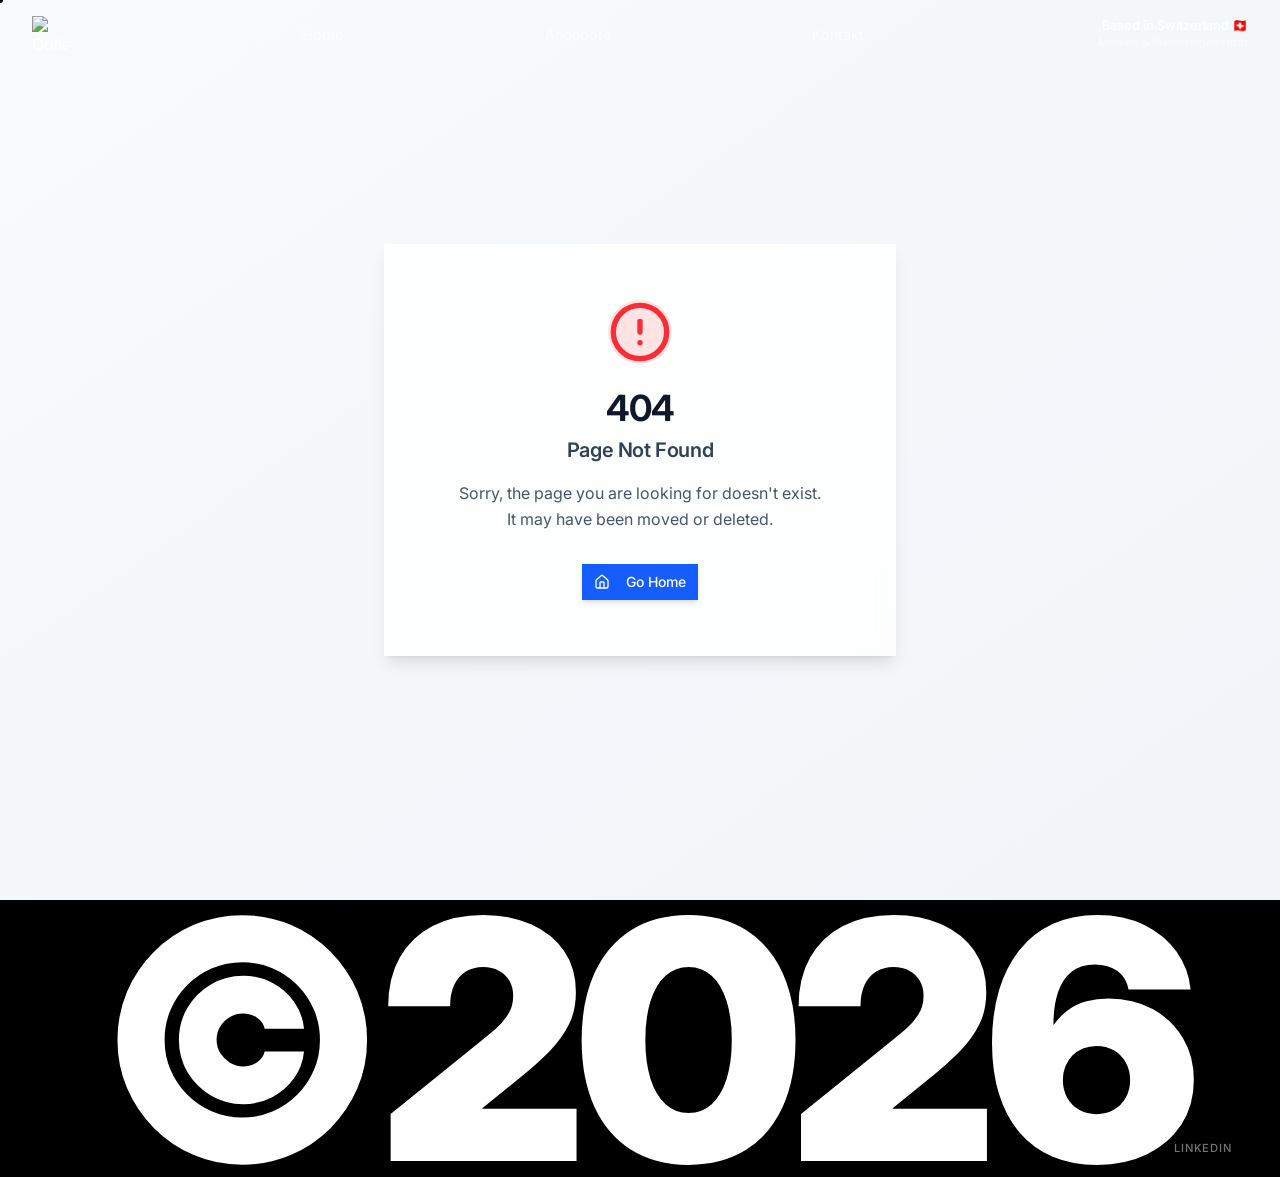
==== index.html @ a0909746 "Initial static build" ====
<!doctype html>
<html lang="de">
  <head>
    <meta charset="UTF-8" />
    <meta name="viewport" content="width=device-width, initial-scale=1.0, maximum-scale=1" />
    <title>Collective – Medien & Marketingagentur | Schweiz</title>
    <meta name="description" content="Wir arbeiten wie dein Inhouse-Team – nur extern. Nahtlos integriert, ehrlich kommunizierend und mit einem Blick fürs Ganze." />
    <meta property="og:title" content="Collective – Medien & Marketingagentur" />
    <meta property="og:description" content="Inhouse Marketing – nur extern. Based in Switzerland." />
    <meta property="og:type" content="website" />
    <!-- Inter Display via Google Fonts -->
    <link rel="preconnect" href="https://fonts.googleapis.com" />
    <link rel="preconnect" href="https://fonts.gstatic.com" crossorigin />
    <link href="https://fonts.googleapis.com/css2?family=Inter:ital,opsz,wght@0,14..32,100..900;1,14..32,100..900&display=swap" rel="stylesheet" />
    <script type="module" crossorigin src="./assets/index-CX7FQepd.js"></script>
    <link rel="stylesheet" crossorigin href="./assets/index-D7JmuS-v.css">
  </head>
  <body>
    <div id="root"></div>
    <script defer src="https://manus-analytics.com/umami" data-website-id="63adc8e7-0c46-4355-ab49-fb58417545db"></script>
  </body>
</html>
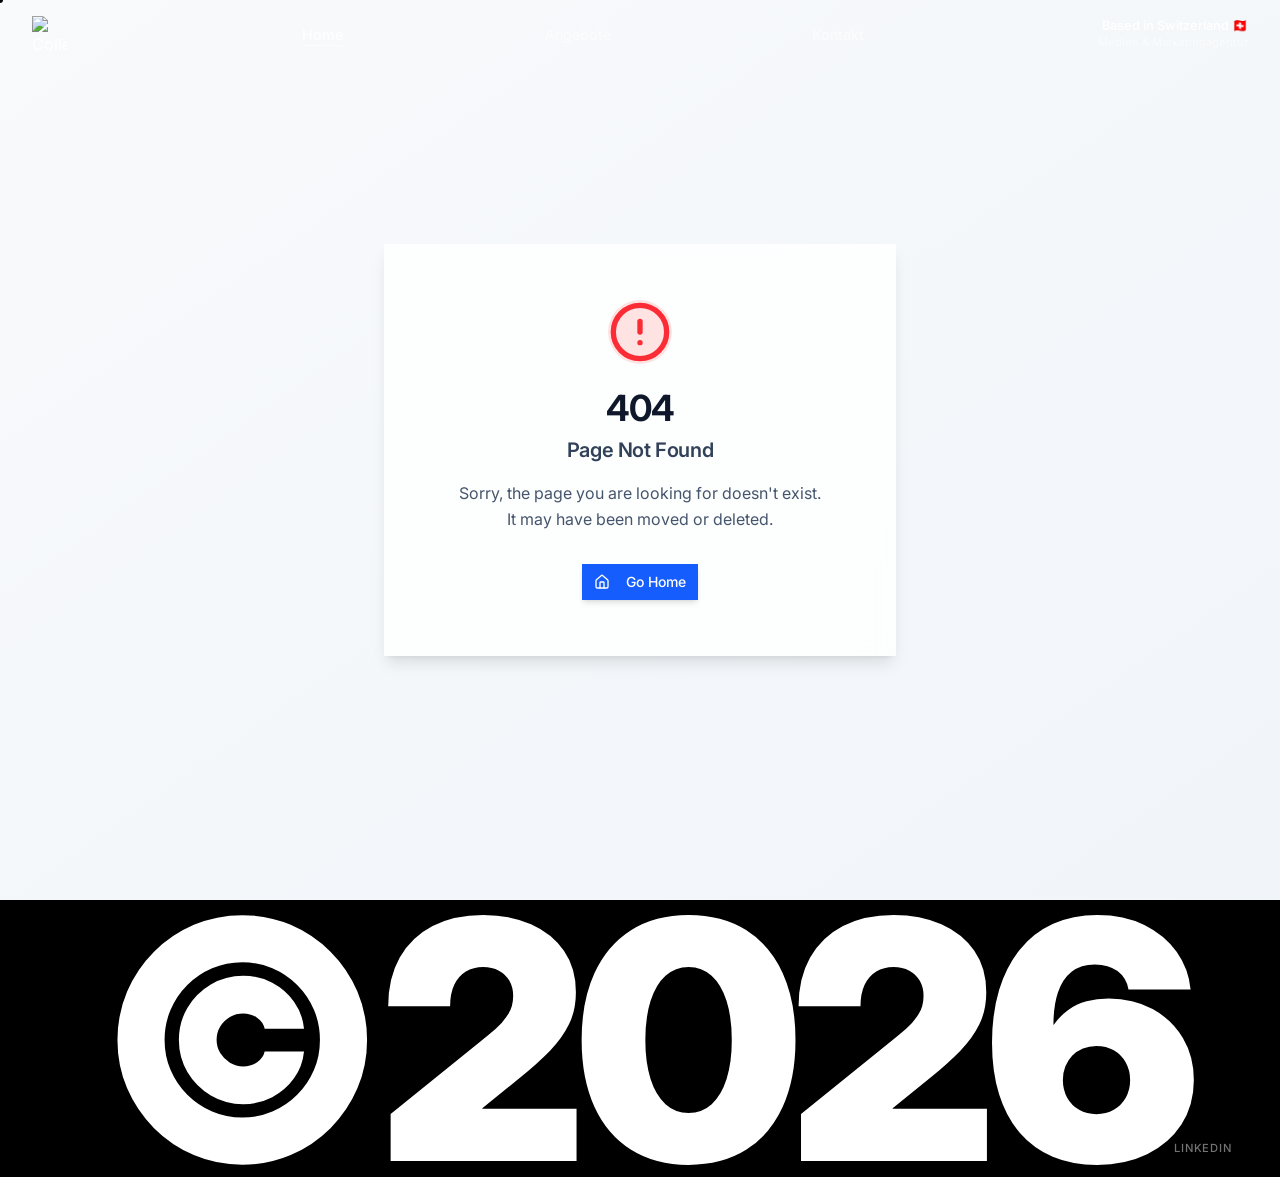
==== commit 4bc3b683: "Fix: use hash routing for GitHub Pages SPA compatibility" ====
--- a/index.html
+++ b/index.html
@@ -12,7 +12,7 @@
     <link rel="preconnect" href="https://fonts.googleapis.com" />
     <link rel="preconnect" href="https://fonts.gstatic.com" crossorigin />
     <link href="https://fonts.googleapis.com/css2?family=Inter:ital,opsz,wght@0,14..32,100..900;1,14..32,100..900&display=swap" rel="stylesheet" />
-    <script type="module" crossorigin src="./assets/index-CX7FQepd.js"></script>
+    <script type="module" crossorigin src="./assets/index-BeHKGo8o.js"></script>
     <link rel="stylesheet" crossorigin href="./assets/index-D7JmuS-v.css">
   </head>
   <body>
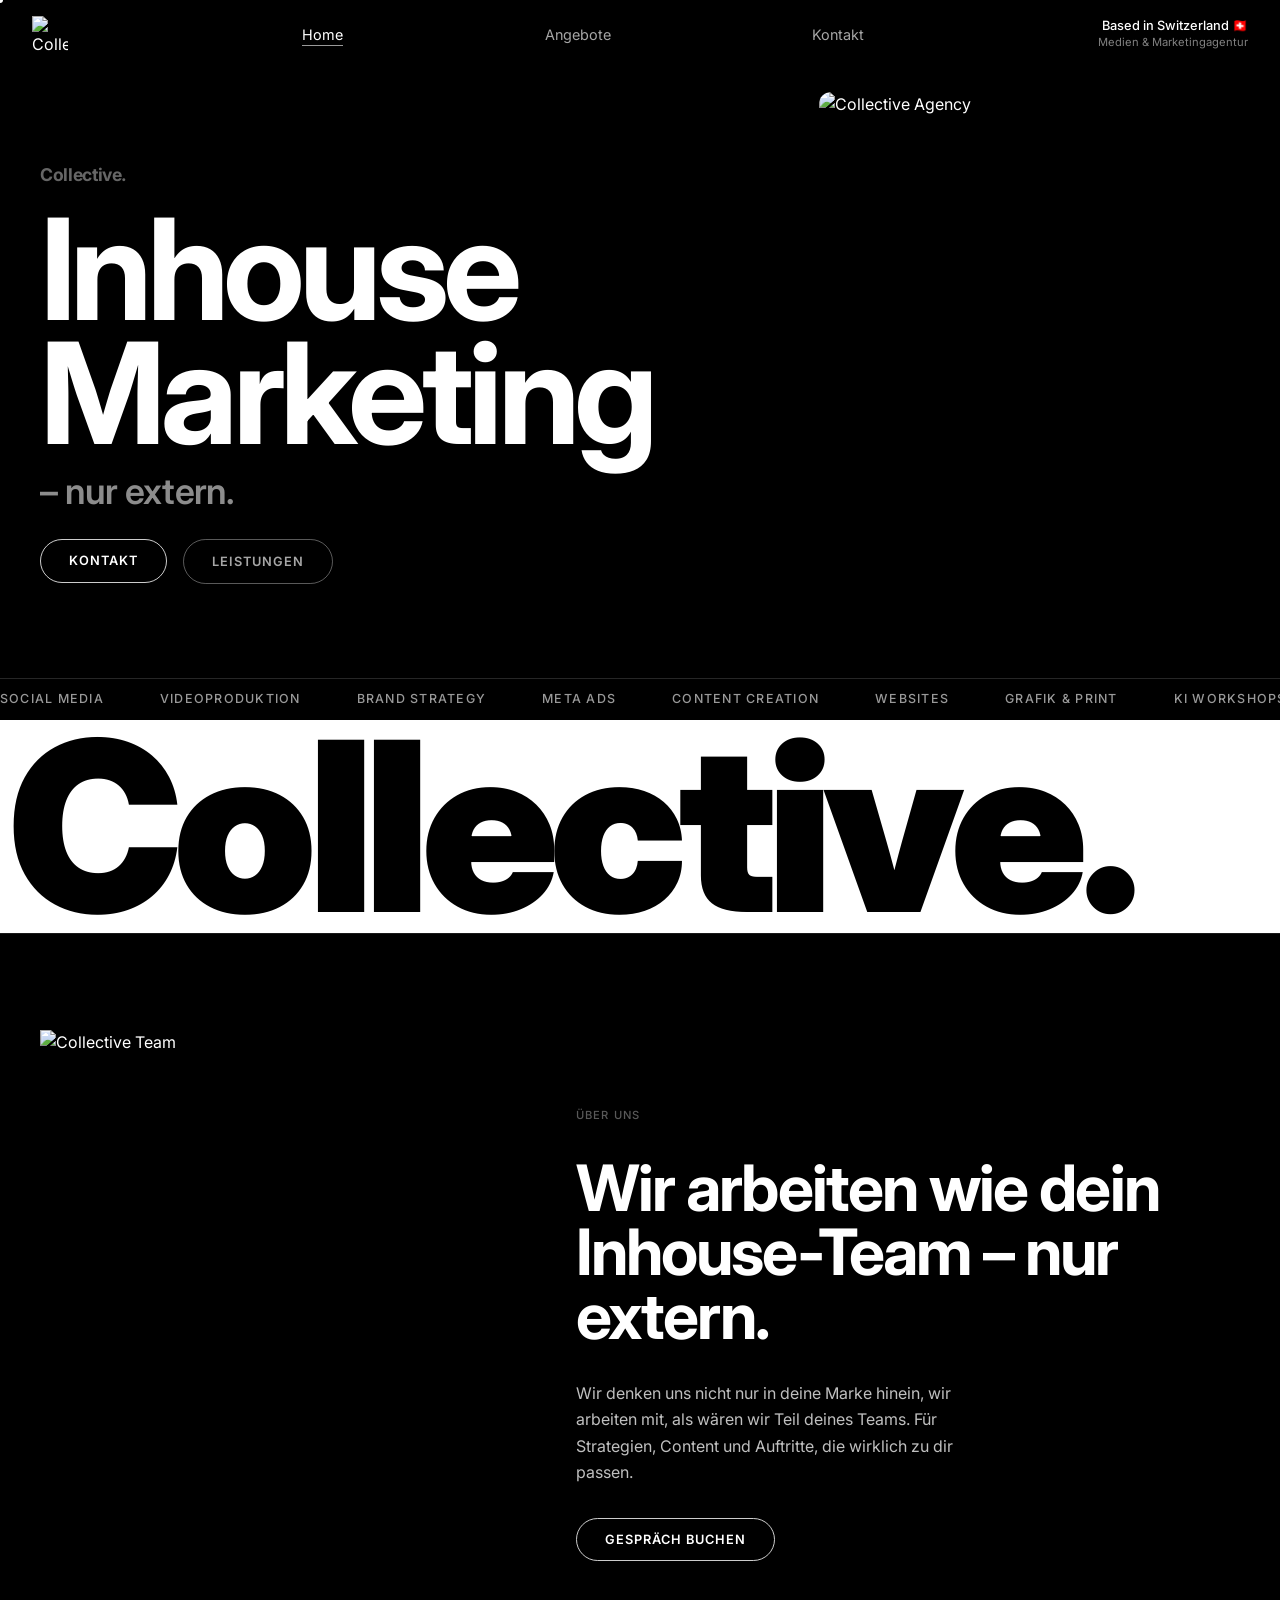
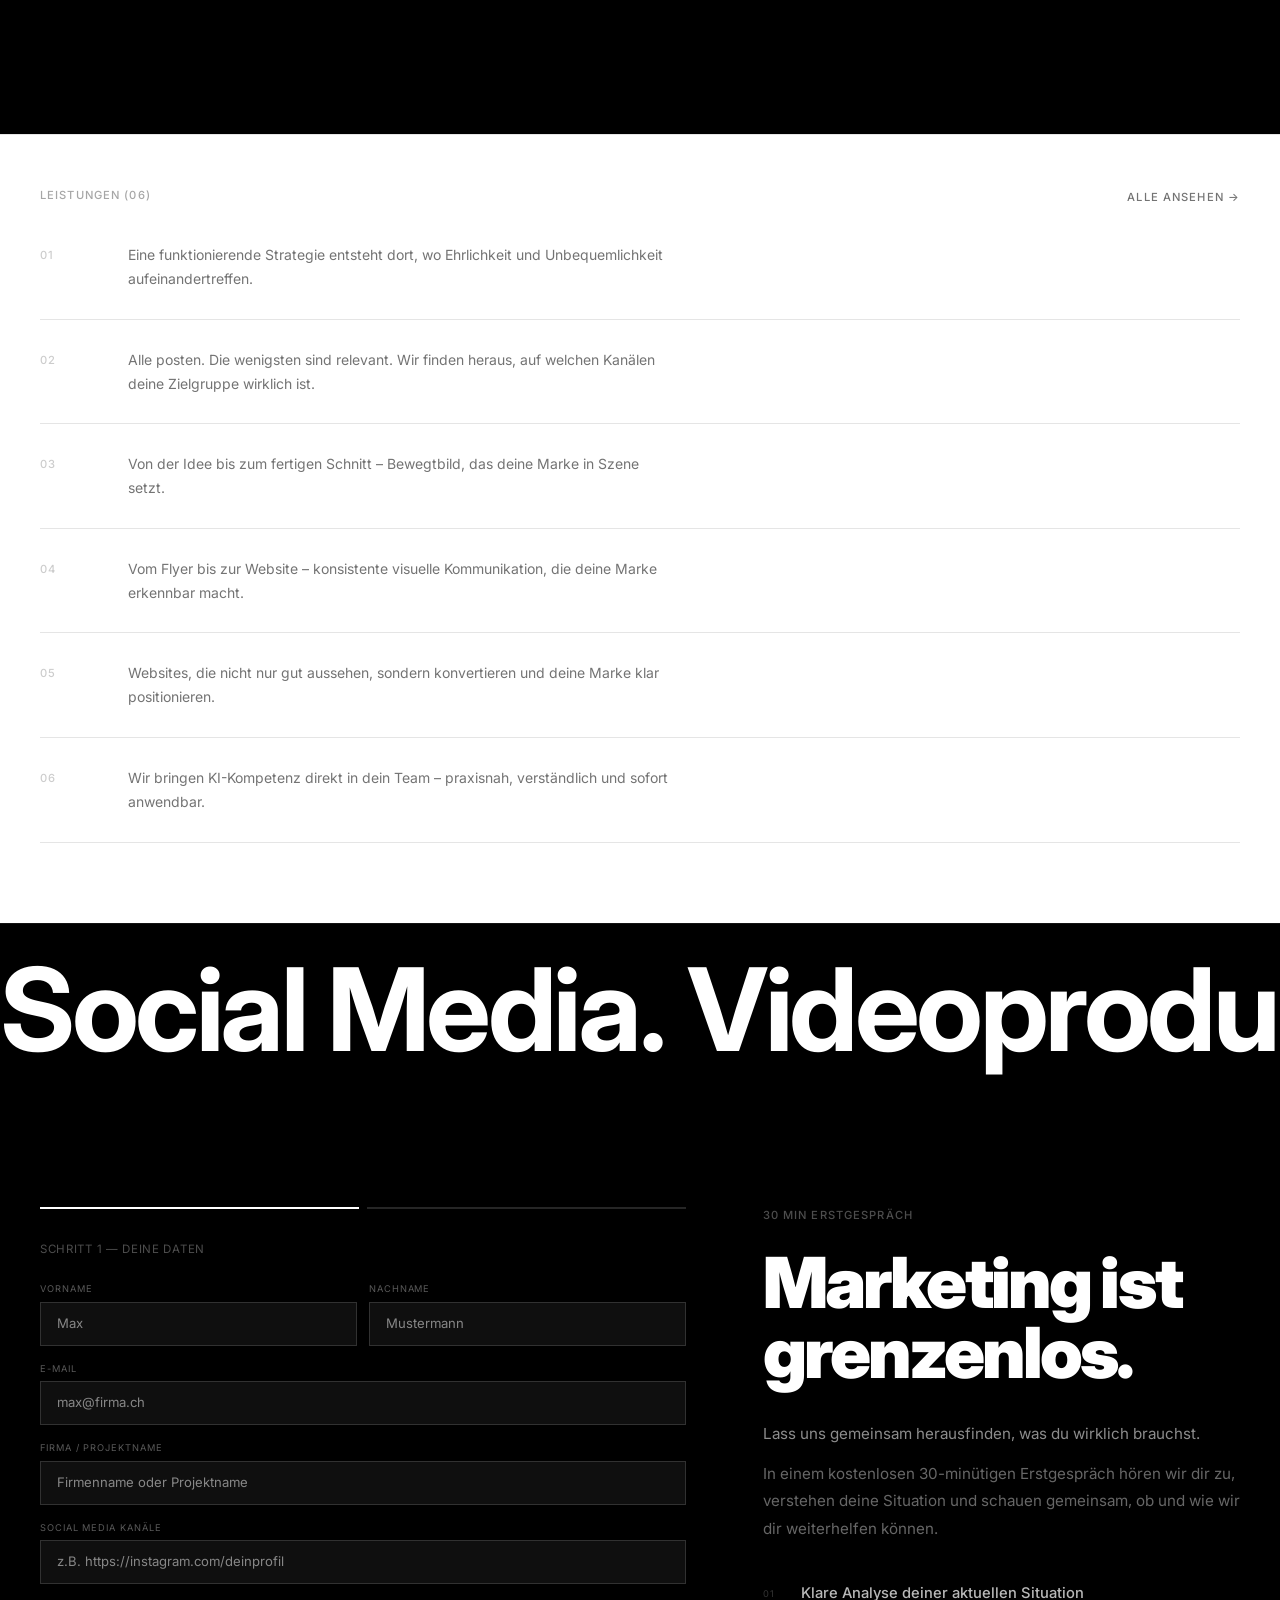
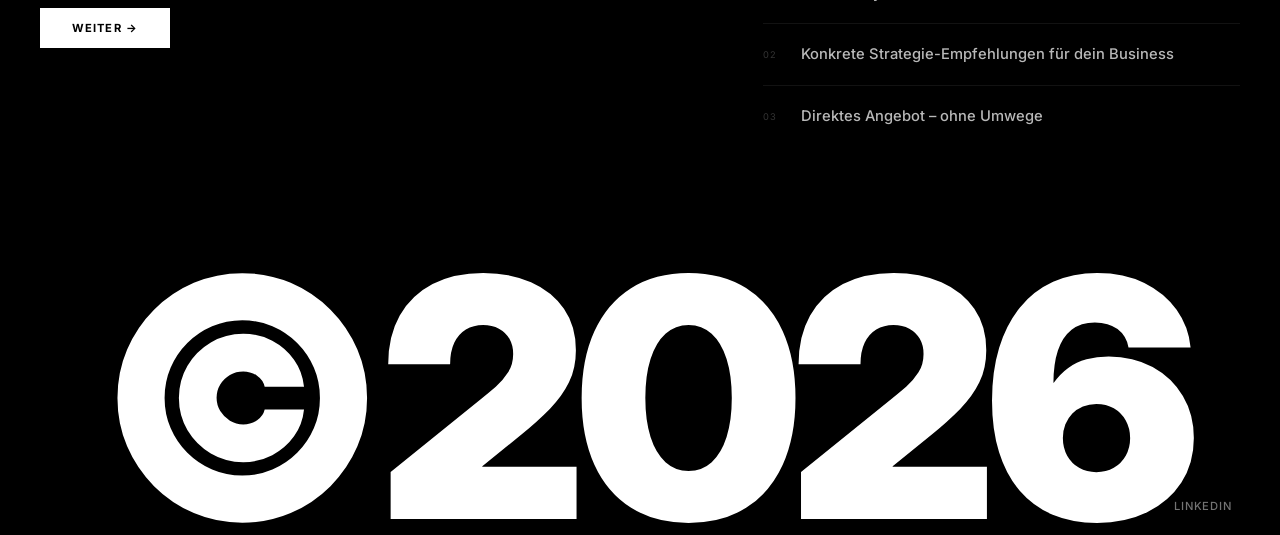
==== commit b4f227c6: "Fix: use WouterRouter with hook prop for correct hash routing" ====
--- a/index.html
+++ b/index.html
@@ -12,7 +12,7 @@
     <link rel="preconnect" href="https://fonts.googleapis.com" />
     <link rel="preconnect" href="https://fonts.gstatic.com" crossorigin />
     <link href="https://fonts.googleapis.com/css2?family=Inter:ital,opsz,wght@0,14..32,100..900;1,14..32,100..900&display=swap" rel="stylesheet" />
-    <script type="module" crossorigin src="./assets/index-BeHKGo8o.js"></script>
+    <script type="module" crossorigin src="./assets/index-BK0oJvOS.js"></script>
     <link rel="stylesheet" crossorigin href="./assets/index-D7JmuS-v.css">
   </head>
   <body>
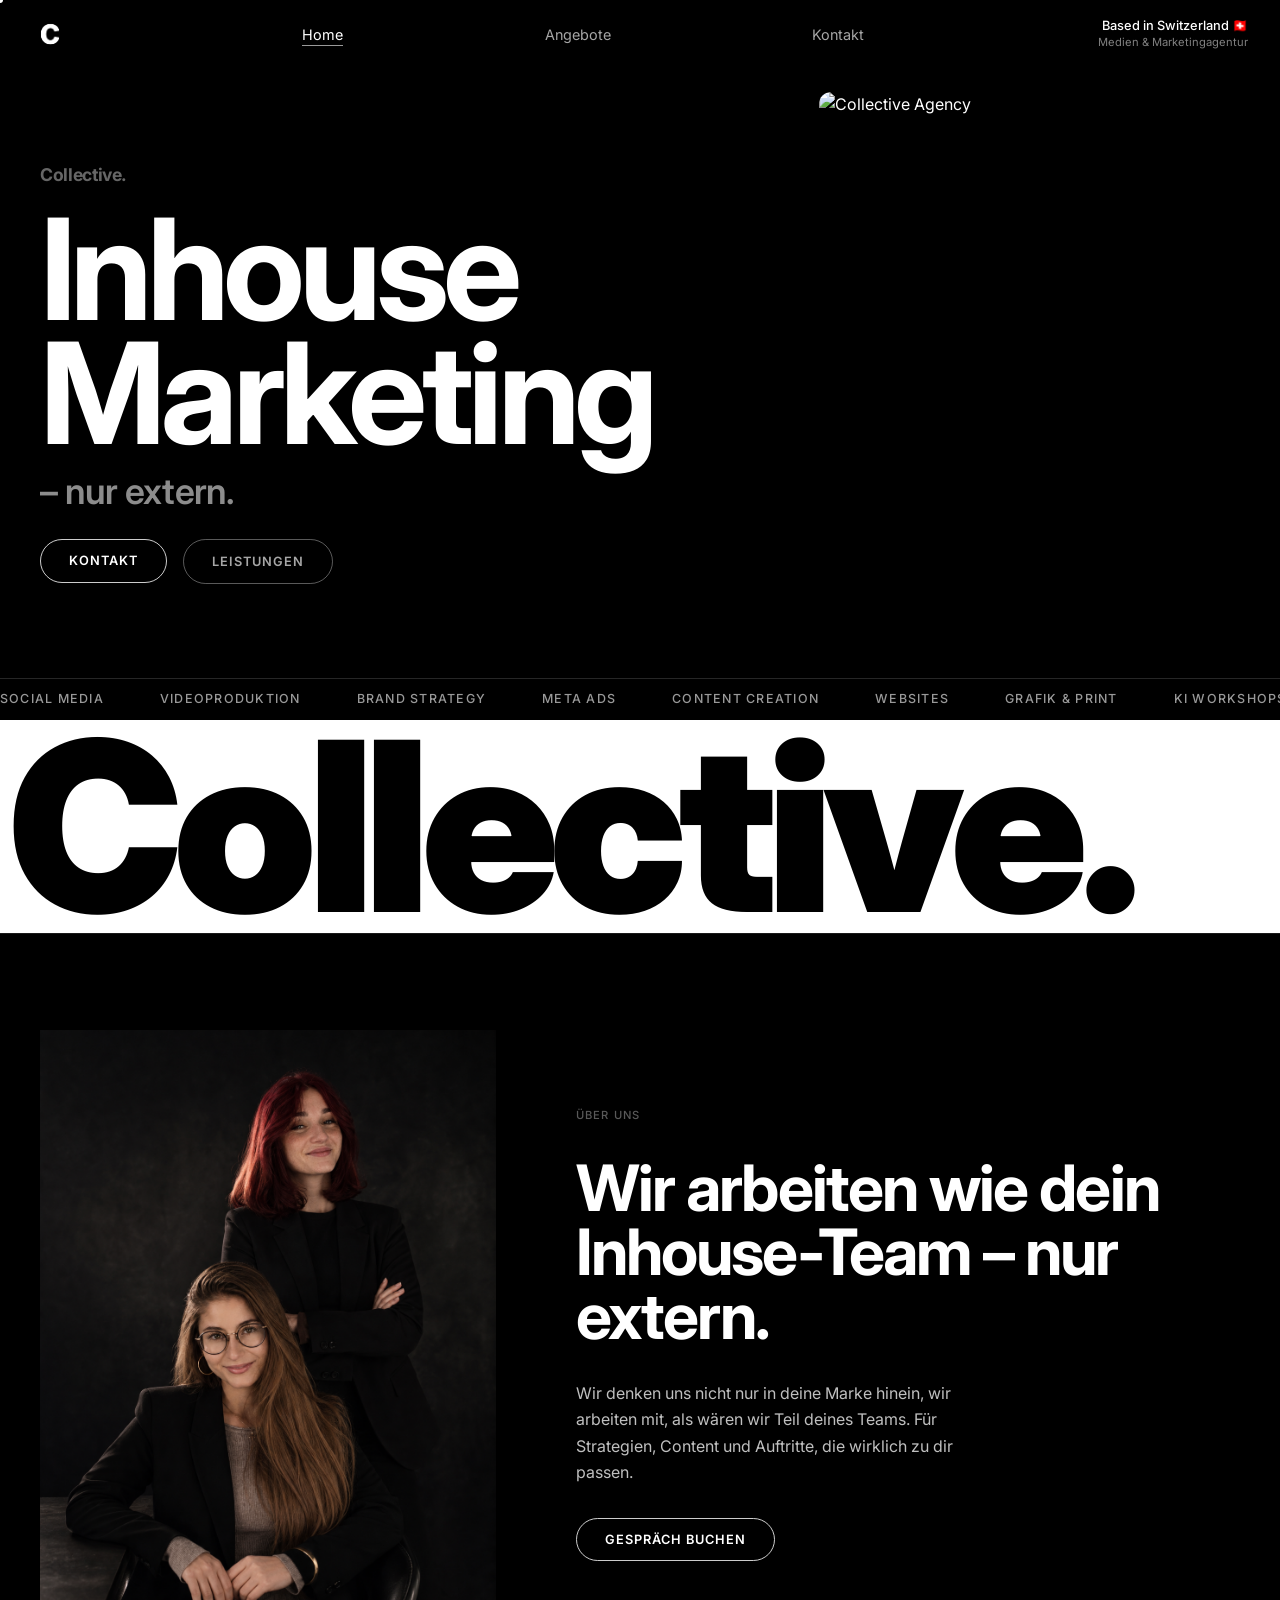
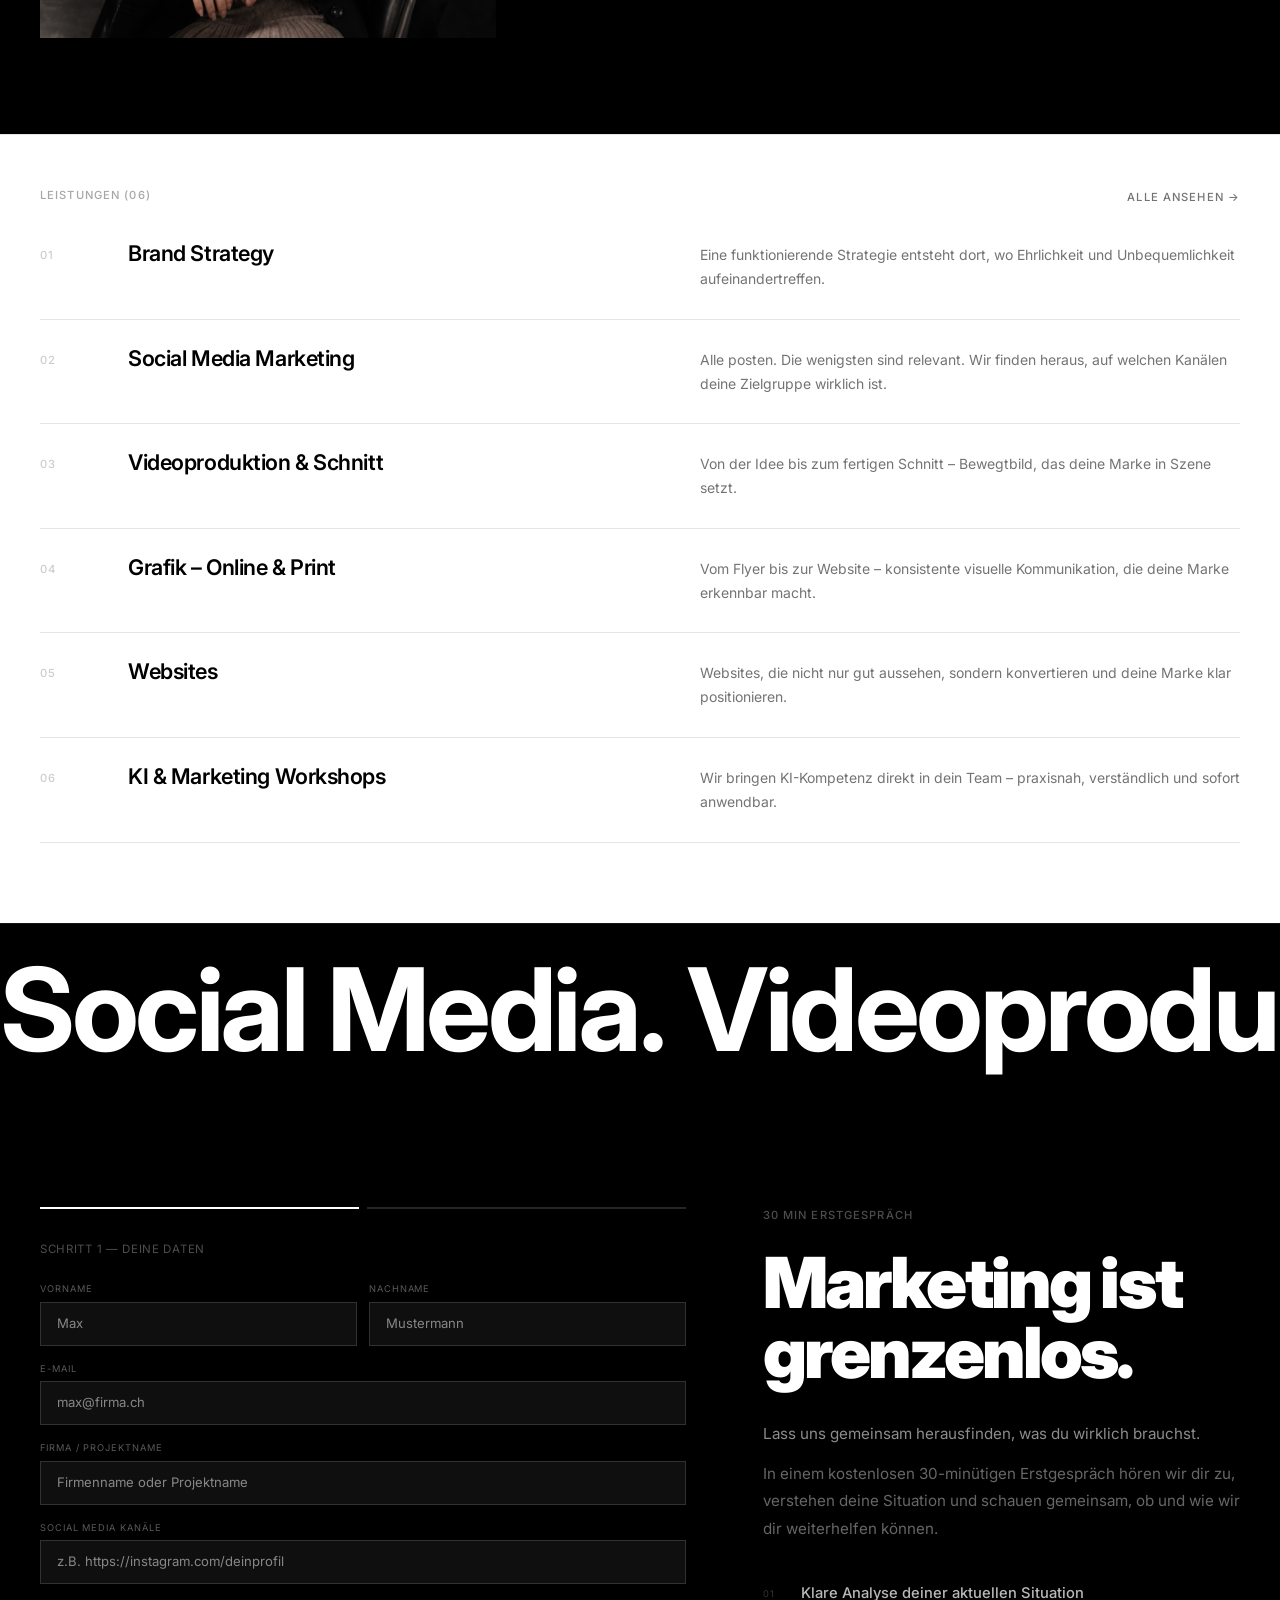
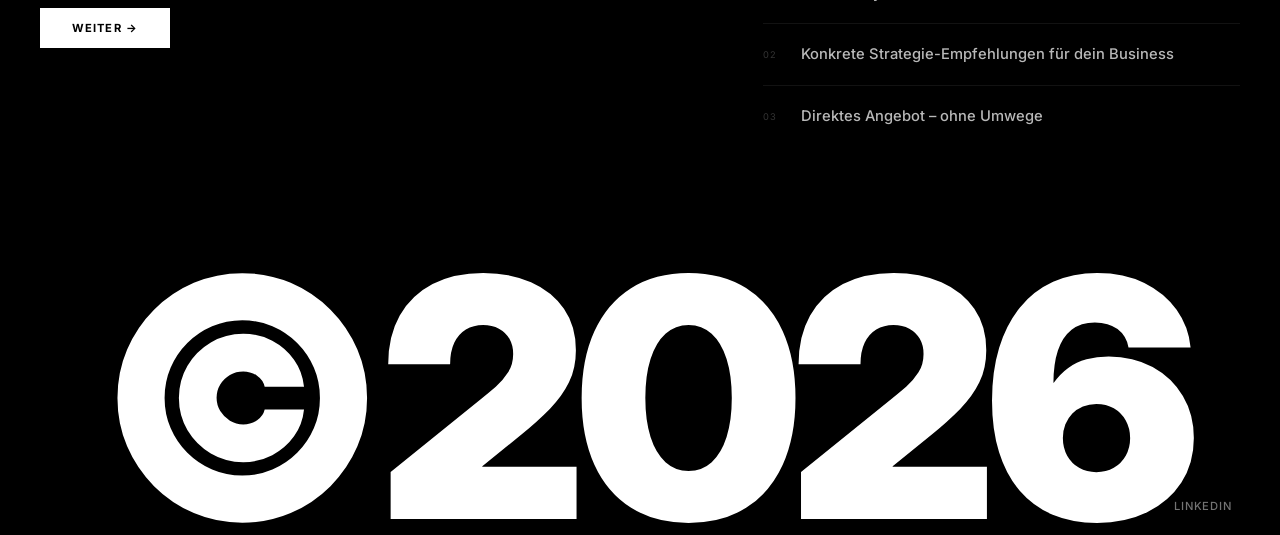
==== commit 5aba5307: "Fix: logo/team-photo paths and service row titles on desktop" ====
--- a/index.html
+++ b/index.html
@@ -12,8 +12,8 @@
     <link rel="preconnect" href="https://fonts.googleapis.com" />
     <link rel="preconnect" href="https://fonts.gstatic.com" crossorigin />
     <link href="https://fonts.googleapis.com/css2?family=Inter:ital,opsz,wght@0,14..32,100..900;1,14..32,100..900&display=swap" rel="stylesheet" />
-    <script type="module" crossorigin src="./assets/index-BK0oJvOS.js"></script>
-    <link rel="stylesheet" crossorigin href="./assets/index-D7JmuS-v.css">
+    <script type="module" crossorigin src="./assets/index-C8ZGuDkH.js"></script>
+    <link rel="stylesheet" crossorigin href="./assets/index-B0M8Dn78.css">
   </head>
   <body>
     <div id="root"></div>
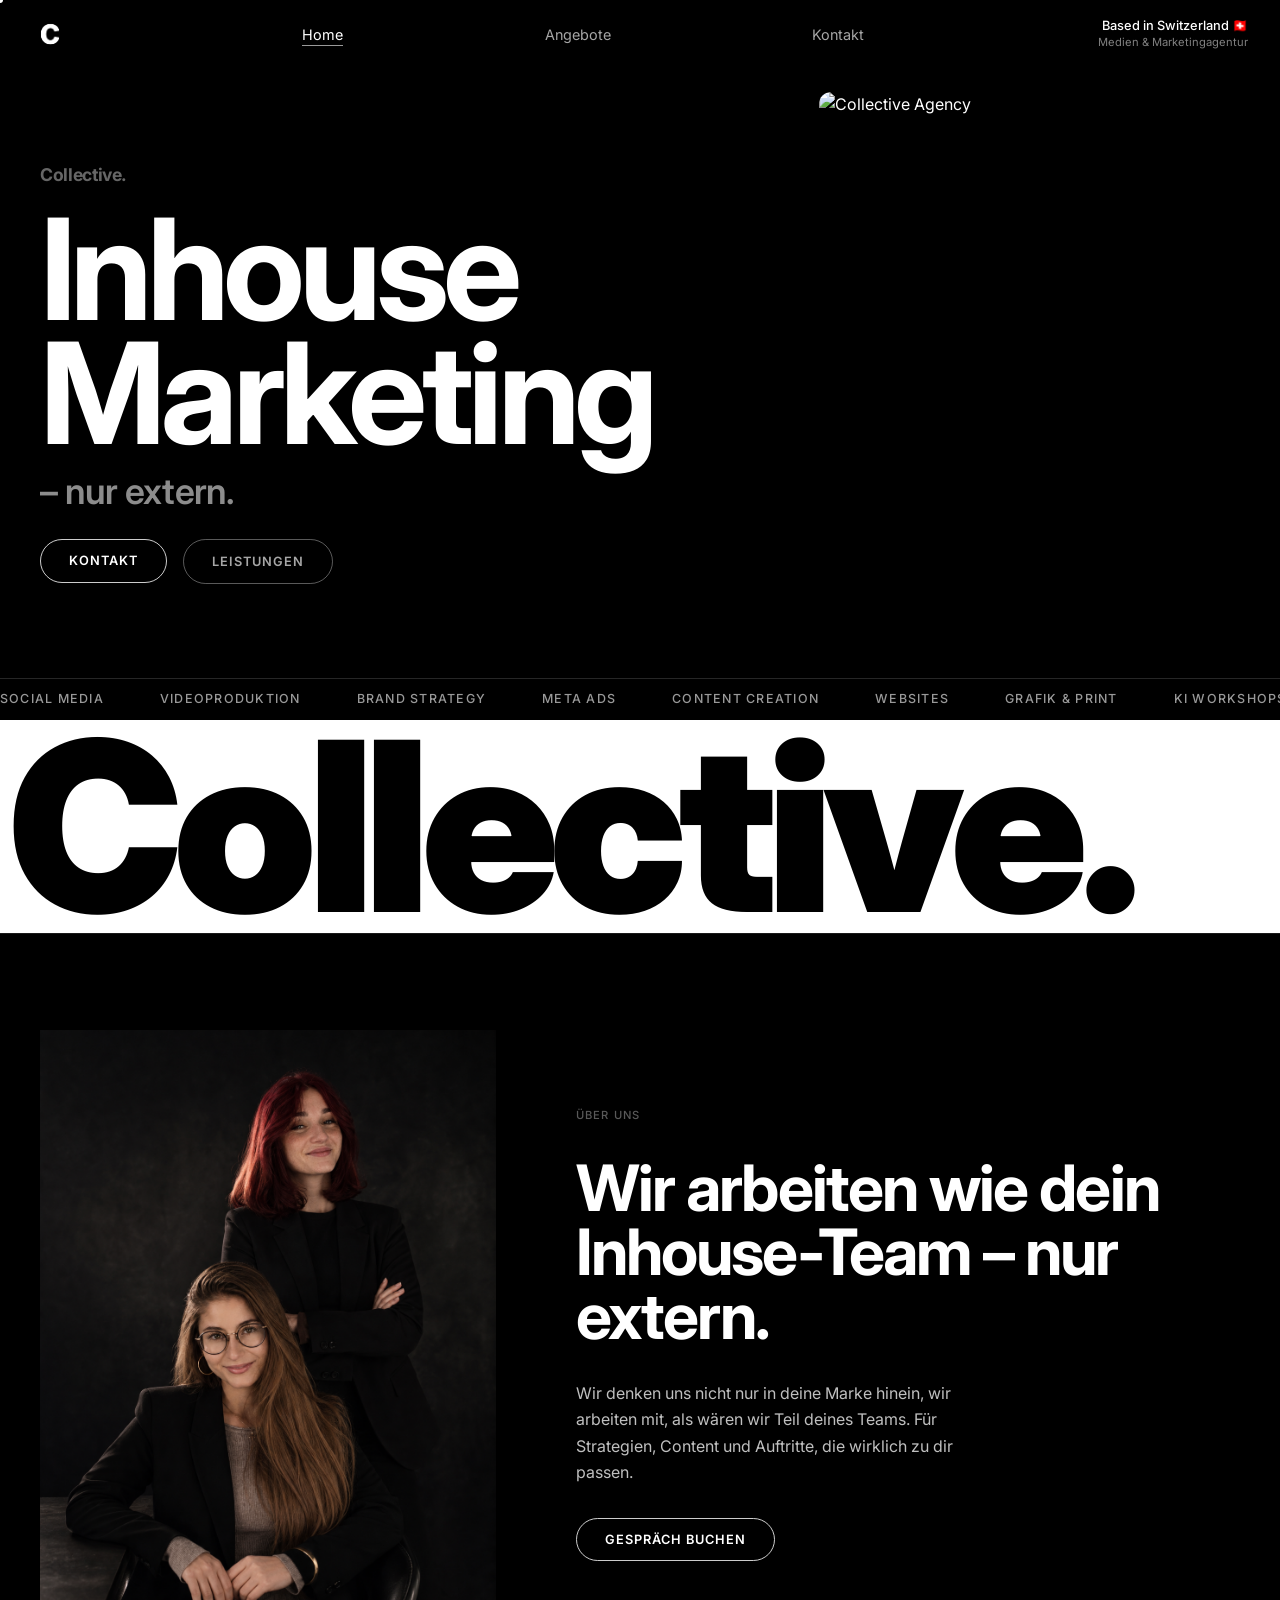
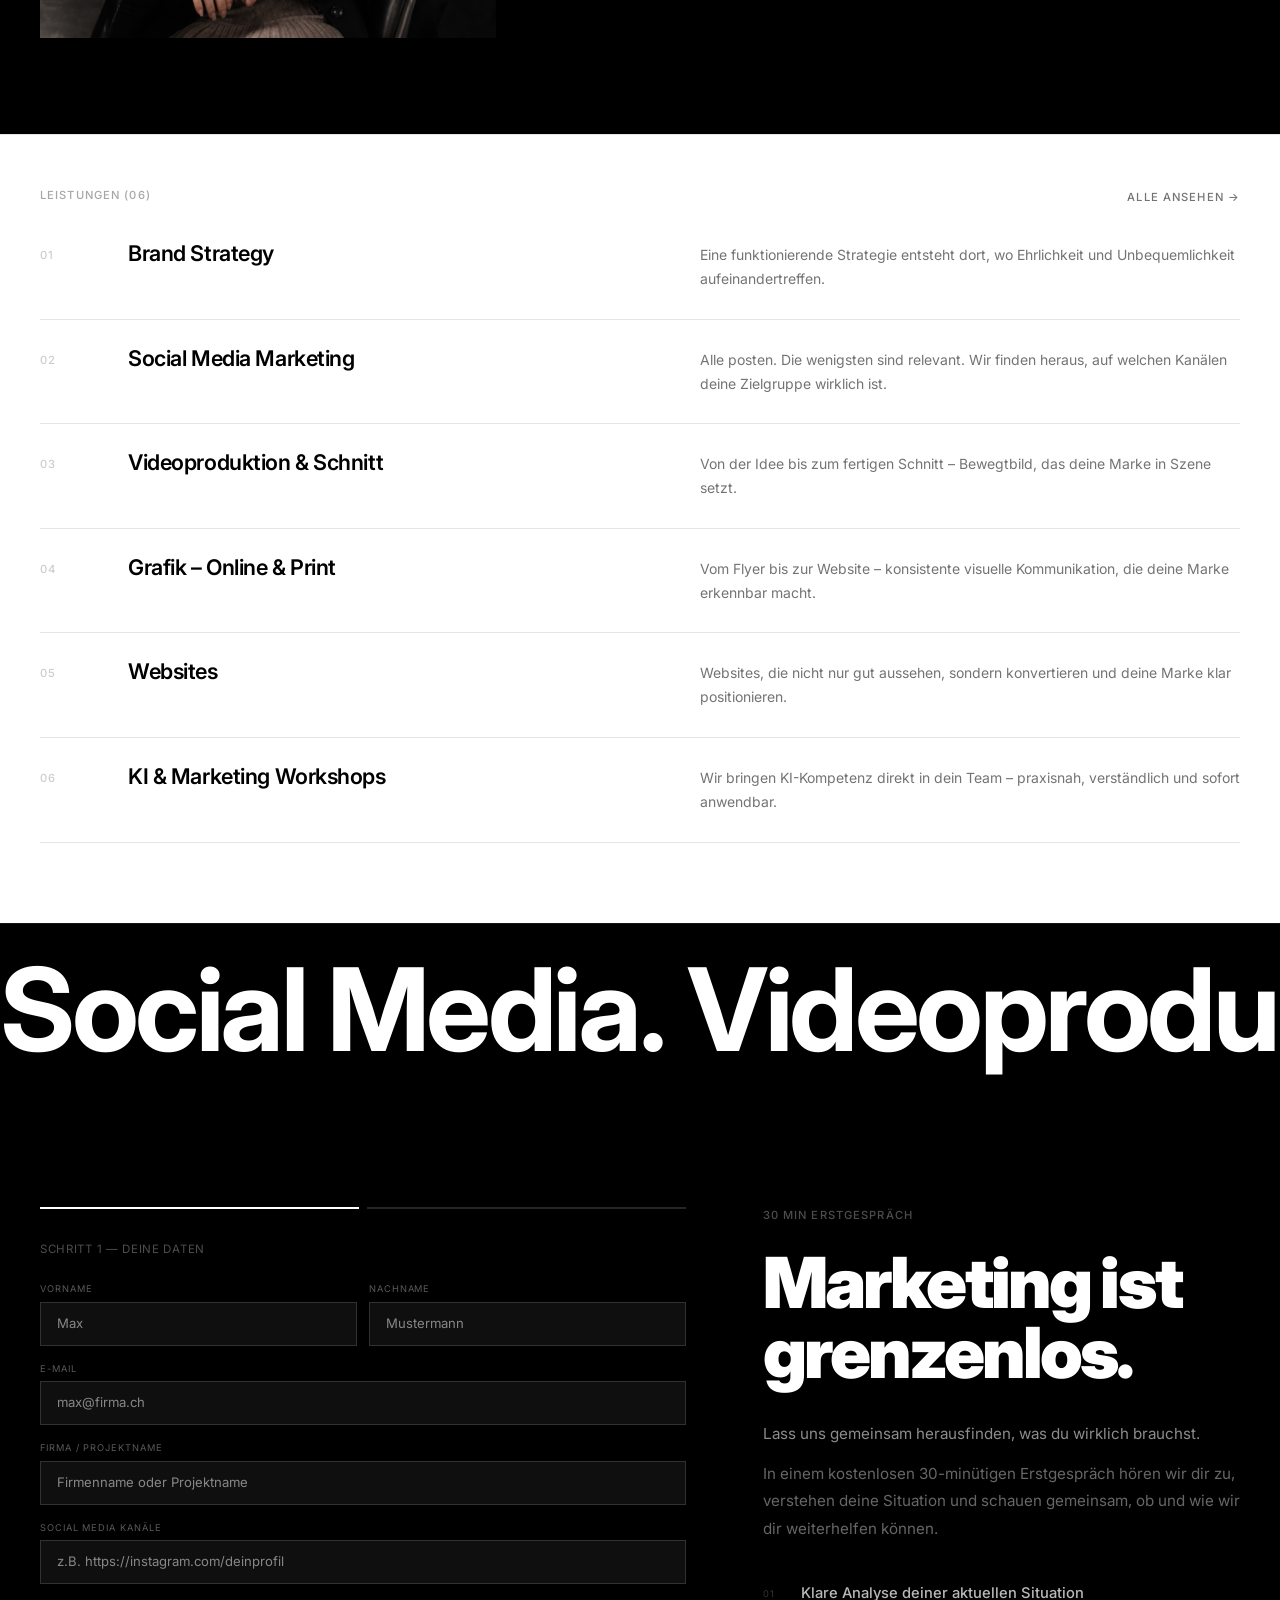
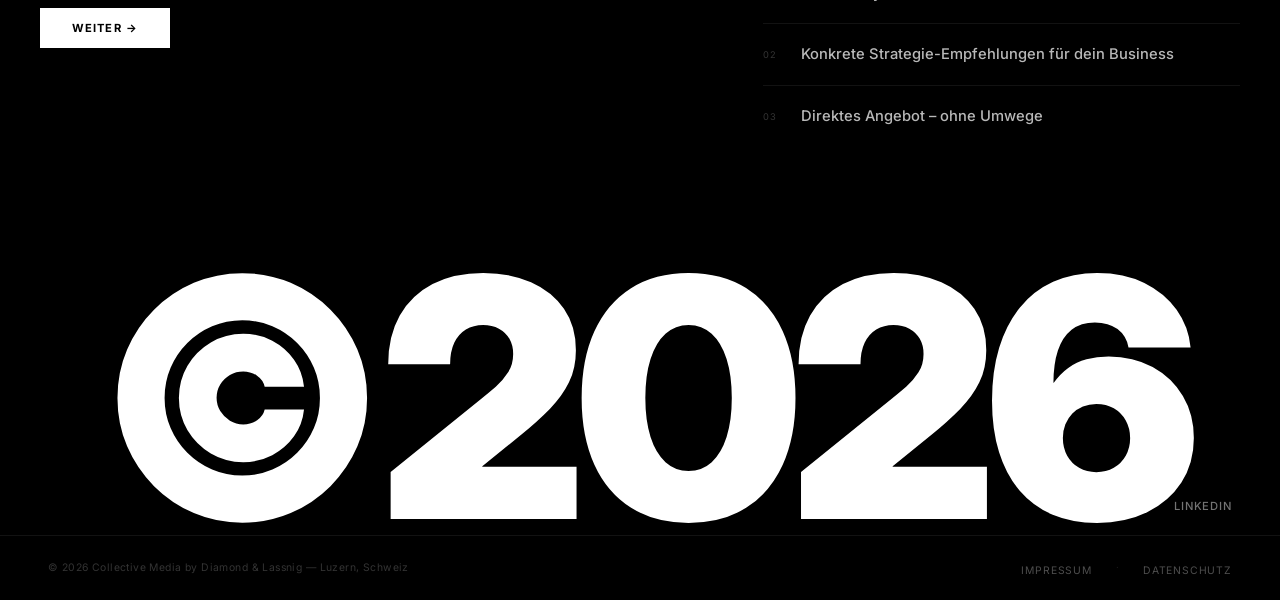
==== commit 03d4098e: "Add Impressum and Datenschutz pages, update Footer with legal links" ====
--- a/index.html
+++ b/index.html
@@ -12,7 +12,7 @@
     <link rel="preconnect" href="https://fonts.googleapis.com" />
     <link rel="preconnect" href="https://fonts.gstatic.com" crossorigin />
     <link href="https://fonts.googleapis.com/css2?family=Inter:ital,opsz,wght@0,14..32,100..900;1,14..32,100..900&display=swap" rel="stylesheet" />
-    <script type="module" crossorigin src="./assets/index-C8ZGuDkH.js"></script>
+    <script type="module" crossorigin src="./assets/index-CYI7EeoK.js"></script>
     <link rel="stylesheet" crossorigin href="./assets/index-B0M8Dn78.css">
   </head>
   <body>
